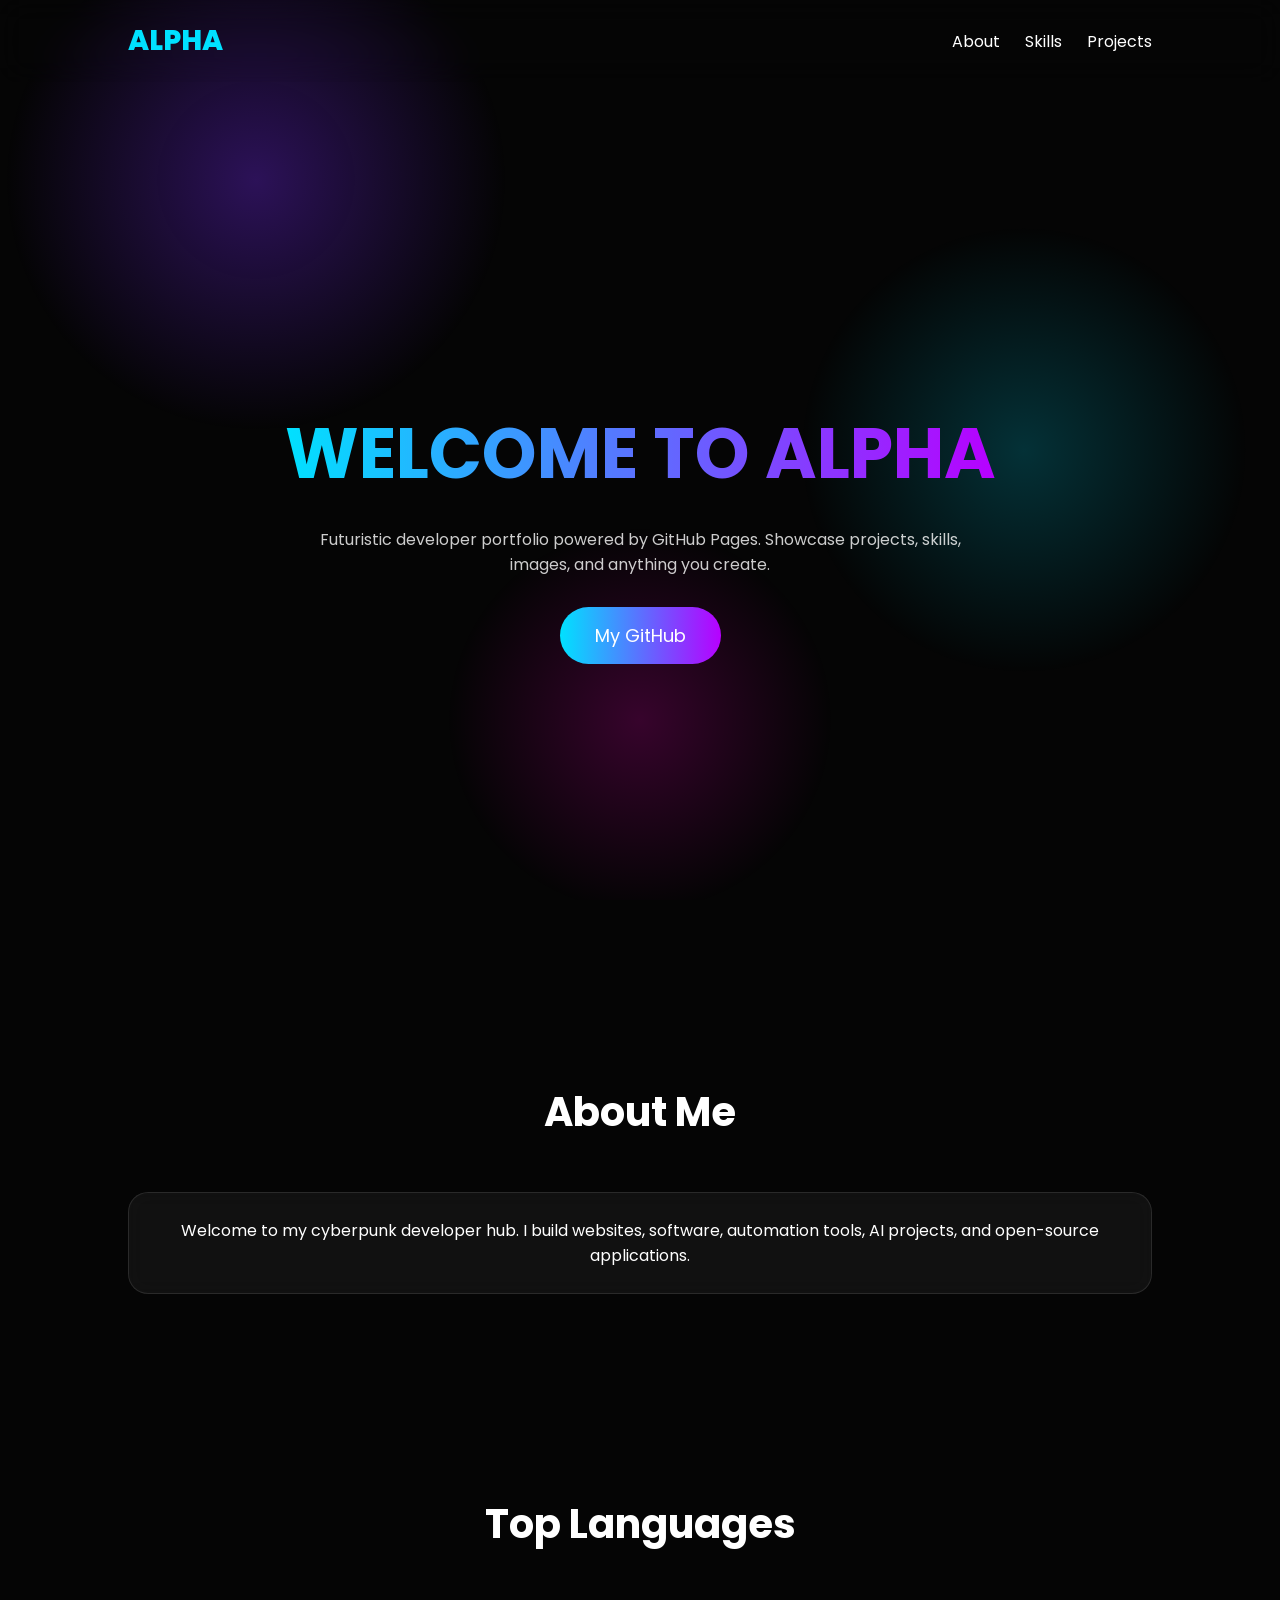
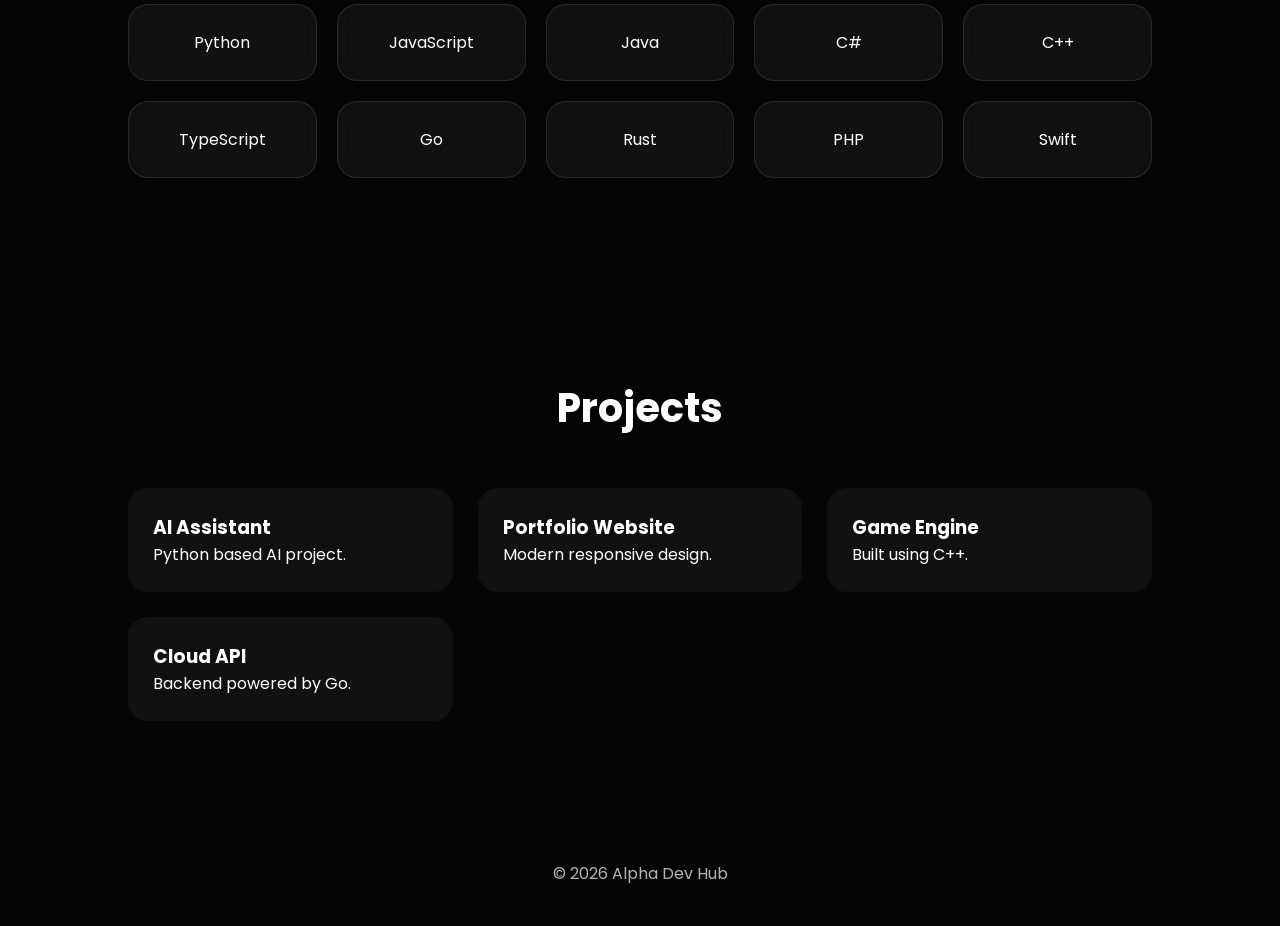
==== index.html @ 82eb785c "Create index.html" ====
<!DOCTYPE html>
<html lang="en">
<head>
<meta charset="UTF-8">
<meta name="viewport" content="width=device-width, initial-scale=1.0">
<title>Alpha Dev Hub</title>

<link rel="preconnect" href="https://fonts.googleapis.com">
<link href="https://fonts.googleapis.com/css2?family=Poppins:wght@300;400;600;800&display=swap" rel="stylesheet">

<style>
*{
    margin:0;
    padding:0;
    box-sizing:border-box;
    font-family:'Poppins',sans-serif;
}

body{
    background:#050505;
    color:white;
    overflow-x:hidden;
}

#bg{
    position:fixed;
    inset:0;
    background:
    radial-gradient(circle at 20% 20%,#7b2cff55,transparent 20%),
    radial-gradient(circle at 80% 50%,#00e1ff33,transparent 20%),
    radial-gradient(circle at 50% 80%,#ff00c833,transparent 20%);
    z-index:-1;
}

nav{
    display:flex;
    justify-content:space-between;
    align-items:center;
    padding:20px 10%;
    backdrop-filter:blur(15px);
    position:sticky;
    top:0;
}

.logo{
    font-size:28px;
    font-weight:800;
    color:#00e1ff;
}

nav ul{
    display:flex;
    gap:25px;
    list-style:none;
}

nav a{
    color:white;
    text-decoration:none;
}

.hero{
    min-height:100vh;
    display:flex;
    justify-content:center;
    align-items:center;
    flex-direction:column;
    text-align:center;
    padding:20px;
}

.hero h1{
    font-size:70px;
    background:linear-gradient(90deg,#00e1ff,#b700ff);
    -webkit-background-clip:text;
    -webkit-text-fill-color:transparent;
}

.hero p{
    margin-top:20px;
    max-width:700px;
    opacity:.8;
}

.btn{
    margin-top:30px;
    padding:15px 35px;
    border:none;
    border-radius:50px;
    background:linear-gradient(90deg,#00e1ff,#b700ff);
    color:white;
    cursor:pointer;
    font-size:18px;
}

section{
    padding:100px 10%;
}

.title{
    text-align:center;
    margin-bottom:50px;
    font-size:40px;
}

.skills{
    display:grid;
    grid-template-columns:repeat(auto-fit,minmax(180px,1fr));
    gap:20px;
}

.card{
    background:rgba(255,255,255,.05);
    backdrop-filter:blur(10px);
    border:1px solid rgba(255,255,255,.1);
    padding:25px;
    border-radius:20px;
    text-align:center;
    transition:.3s;
}

.card:hover{
    transform:translateY(-10px);
}

.projects{
    display:grid;
    grid-template-columns:repeat(auto-fit,minmax(280px,1fr));
    gap:25px;
}

.project{
    background:rgba(255,255,255,.05);
    padding:25px;
    border-radius:20px;
}

footer{
    text-align:center;
    padding:40px;
    opacity:.7;
}
</style>
</head>
<body>

<div id="bg"></div>

<nav>
<div class="logo">ALPHA</div>

<ul>
<li><a href="#about">About</a></li>
<li><a href="#skills">Skills</a></li>
<li><a href="#projects">Projects</a></li>
</ul>
</nav>

<section class="hero">
<h1 id="typing"></h1>

<p>
Futuristic developer portfolio powered by GitHub Pages.
Showcase projects, skills, images, and anything you create.
</p>

<button class="btn" onclick="window.open('https://github.com/')">
My GitHub
</button>
</section>

<section id="about">
<h2 class="title">About Me</h2>

<div class="card">
<p>
Welcome to my cyberpunk developer hub.
I build websites, software, automation tools,
AI projects, and open-source applications.
</p>
</div>
</section>

<section id="skills">
<h2 class="title">Top Languages</h2>

<div class="skills">

<div class="card">Python</div>
<div class="card">JavaScript</div>
<div class="card">Java</div>
<div class="card">C#</div>
<div class="card">C++</div>
<div class="card">TypeScript</div>
<div class="card">Go</div>
<div class="card">Rust</div>
<div class="card">PHP</div>
<div class="card">Swift</div>

</div>
</section>

<section id="projects">
<h2 class="title">Projects</h2>

<div class="projects">

<div class="project">
<h3>AI Assistant</h3>
<p>Python based AI project.</p>
</div>

<div class="project">
<h3>Portfolio Website</h3>
<p>Modern responsive design.</p>
</div>

<div class="project">
<h3>Game Engine</h3>
<p>Built using C++.</p>
</div>

<div class="project">
<h3>Cloud API</h3>
<p>Backend powered by Go.</p>
</div>

</div>
</section>

<footer>
© 2026 Alpha Dev Hub
</footer>

<script>
const text = "WELCOME TO ALPHA DEV HUB";
let i = 0;

function type(){
    if(i < text.length){
        document.getElementById("typing").innerHTML += text.charAt(i);
        i++;
        setTimeout(type,100);
    }
}
type();

document.querySelectorAll('a').forEach(link=>{
    link.addEventListener('click',e=>{
        e.preventDefault();
        document.querySelector(
            link.getAttribute('href')
        ).scrollIntoView({
            behavior:'smooth'
        });
    });
});
</script>

</body>
</html>
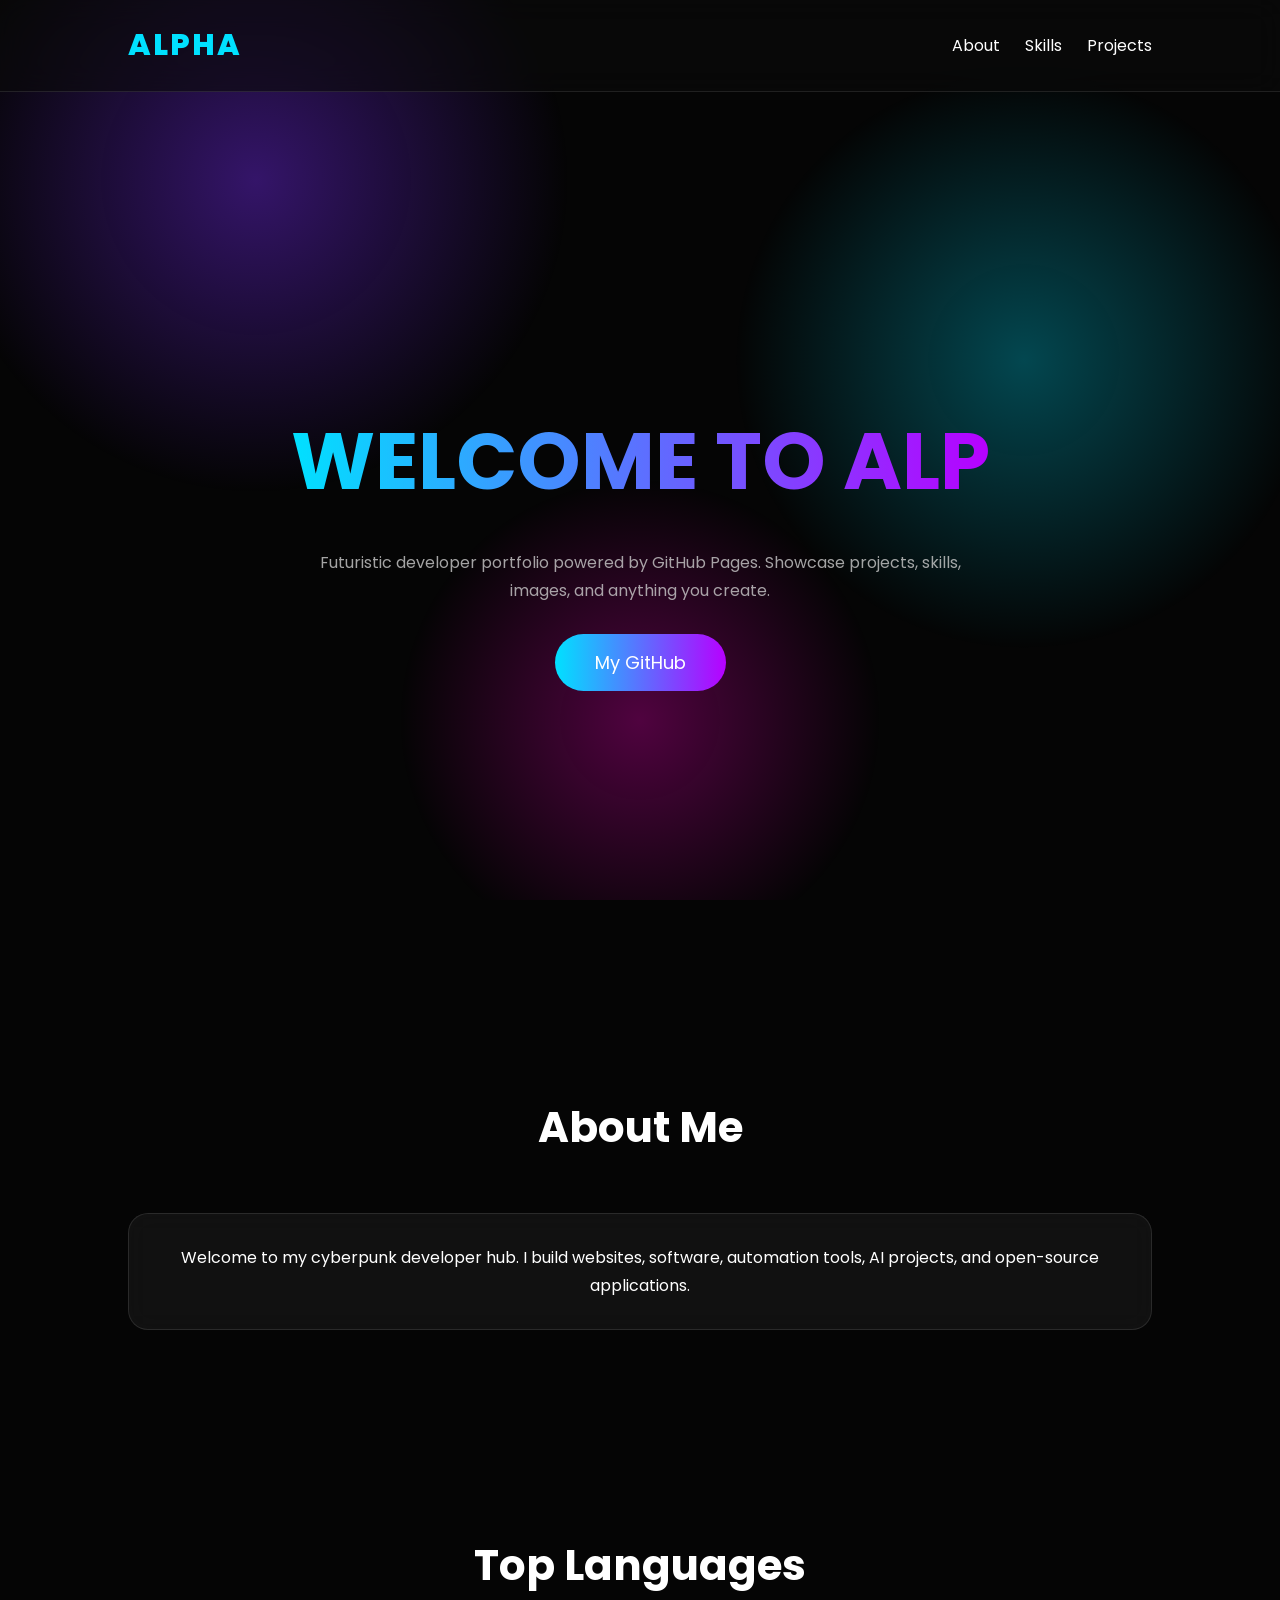
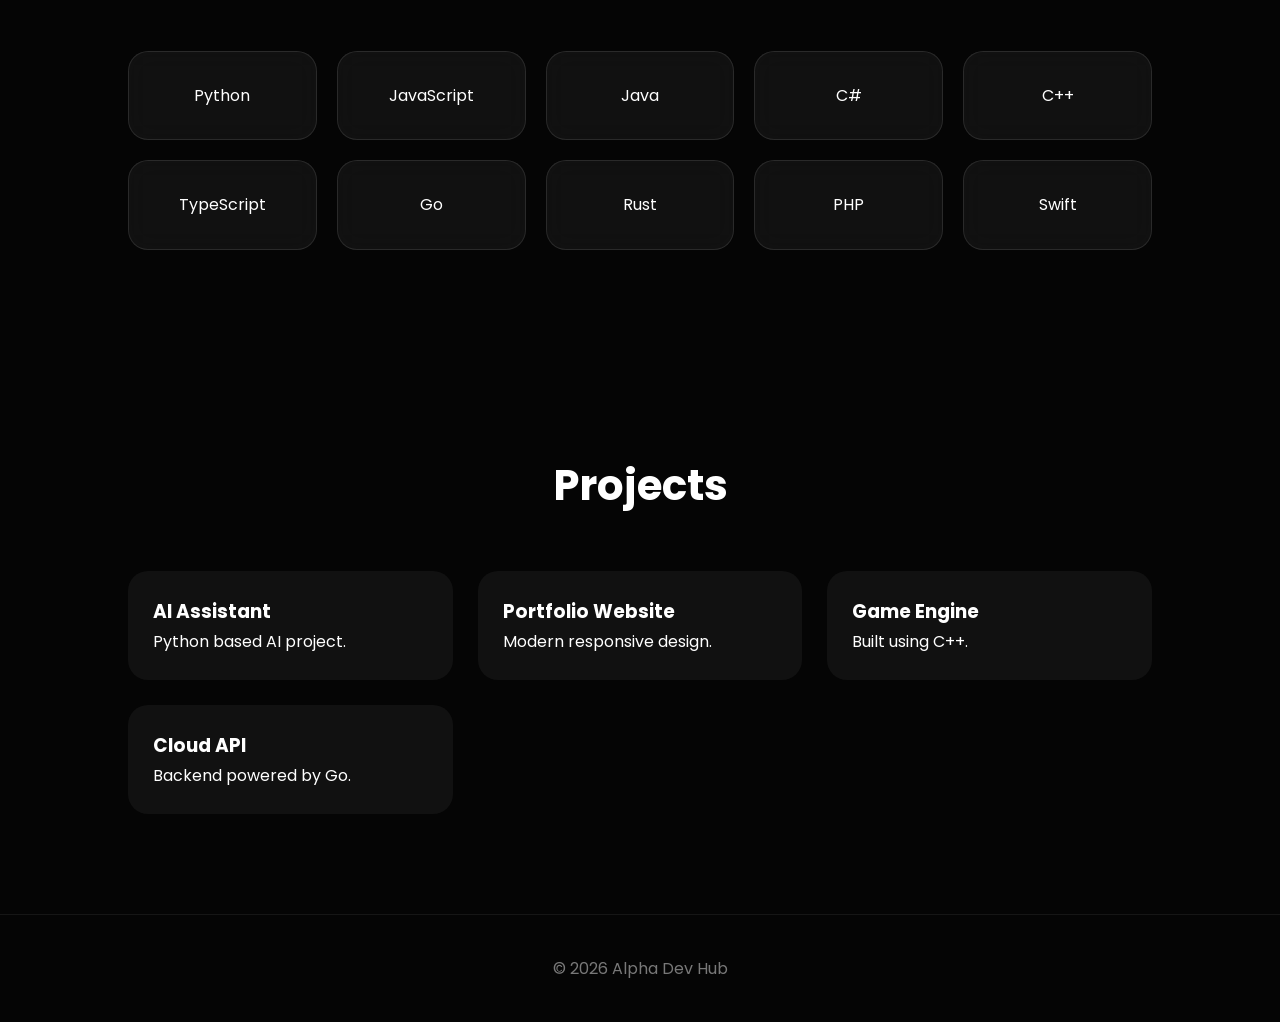
==== commit 1ad13b99: "Update index.html" ====
--- a/index.html
+++ b/index.html
@@ -257,5 +257,7 @@
 });
 </script>
 
+    <link rel="stylesheet" href="style.css">
+    
 </body>
 </html>
--- a/style.css
+++ b/style.css
@@ -0,0 +1,190 @@
+@import url('https://fonts.googleapis.com/css2?family=Poppins:wght@300;400;600;800&display=swap');
+
+*{
+    margin:0;
+    padding:0;
+    box-sizing:border-box;
+    font-family:'Poppins',sans-serif;
+}
+
+html{
+    scroll-behavior:smooth;
+}
+
+body{
+    background:#050505;
+    color:white;
+    overflow-x:hidden;
+    line-height:1.7;
+}
+
+#bg{
+    position:fixed;
+    inset:0;
+    z-index:-1;
+    background:
+    radial-gradient(circle at 20% 20%, rgba(123,44,255,.4), transparent 25%),
+    radial-gradient(circle at 80% 40%, rgba(0,225,255,.3), transparent 25%),
+    radial-gradient(circle at 50% 80%, rgba(255,0,200,.3), transparent 25%);
+}
+
+nav{
+    position:sticky;
+    top:0;
+    display:flex;
+    justify-content:space-between;
+    align-items:center;
+    padding:20px 10%;
+    background:rgba(10,10,10,.6);
+    backdrop-filter:blur(15px);
+    border-bottom:1px solid rgba(255,255,255,.1);
+}
+
+.logo{
+    font-size:30px;
+    font-weight:800;
+    color:#00e1ff;
+    letter-spacing:2px;
+}
+
+nav ul{
+    display:flex;
+    gap:25px;
+    list-style:none;
+}
+
+nav a{
+    color:white;
+    text-decoration:none;
+    transition:.3s;
+}
+
+nav a:hover{
+    color:#00e1ff;
+}
+
+.hero{
+    min-height:100vh;
+    display:flex;
+    justify-content:center;
+    align-items:center;
+    flex-direction:column;
+    text-align:center;
+    padding:20px;
+}
+
+.hero h1{
+    font-size:5rem;
+    background:linear-gradient(90deg,#00e1ff,#b700ff);
+    -webkit-background-clip:text;
+    -webkit-text-fill-color:transparent;
+}
+
+.hero p{
+    margin-top:20px;
+    max-width:700px;
+    color:#ccc;
+}
+
+.btn{
+    margin-top:30px;
+    padding:15px 40px;
+    border:none;
+    border-radius:50px;
+    cursor:pointer;
+    background:linear-gradient(90deg,#00e1ff,#b700ff);
+    color:white;
+    font-size:18px;
+    transition:.3s;
+}
+
+.btn:hover{
+    transform:translateY(-5px);
+    box-shadow:0 0 25px #00e1ff;
+}
+
+section{
+    padding:100px 10%;
+}
+
+.title{
+    text-align:center;
+    font-size:42px;
+    margin-bottom:50px;
+}
+
+.card{
+    background:rgba(255,255,255,.05);
+    border:1px solid rgba(255,255,255,.1);
+    backdrop-filter:blur(12px);
+    border-radius:20px;
+    padding:30px;
+    transition:.4s;
+}
+
+.card:hover{
+    transform:translateY(-10px);
+    box-shadow:0 0 30px rgba(0,225,255,.3);
+}
+
+.skills{
+    display:grid;
+    grid-template-columns:repeat(auto-fit,minmax(180px,1fr));
+    gap:20px;
+}
+
+.projects{
+    display:grid;
+    grid-template-columns:repeat(auto-fit,minmax(280px,1fr));
+    gap:25px;
+}
+
+.project{
+    background:rgba(255,255,255,.05);
+    border-radius:20px;
+    padding:25px;
+    transition:.4s;
+}
+
+.project:hover{
+    transform:translateY(-10px);
+    box-shadow:0 0 30px rgba(183,0,255,.4);
+}
+
+footer{
+    text-align:center;
+    padding:40px;
+    color:#aaa;
+    border-top:1px solid rgba(255,255,255,.1);
+}
+
+::-webkit-scrollbar{
+    width:10px;
+}
+
+::-webkit-scrollbar-track{
+    background:#111;
+}
+
+::-webkit-scrollbar-thumb{
+    background:linear-gradient(#00e1ff,#b700ff);
+    border-radius:10px;
+}
+
+@media(max-width:768px){
+
+    .hero h1{
+        font-size:3rem;
+    }
+
+    nav{
+        flex-direction:column;
+        gap:15px;
+    }
+
+    nav ul{
+        flex-wrap:wrap;
+        justify-content:center;
+    }
+
+}
